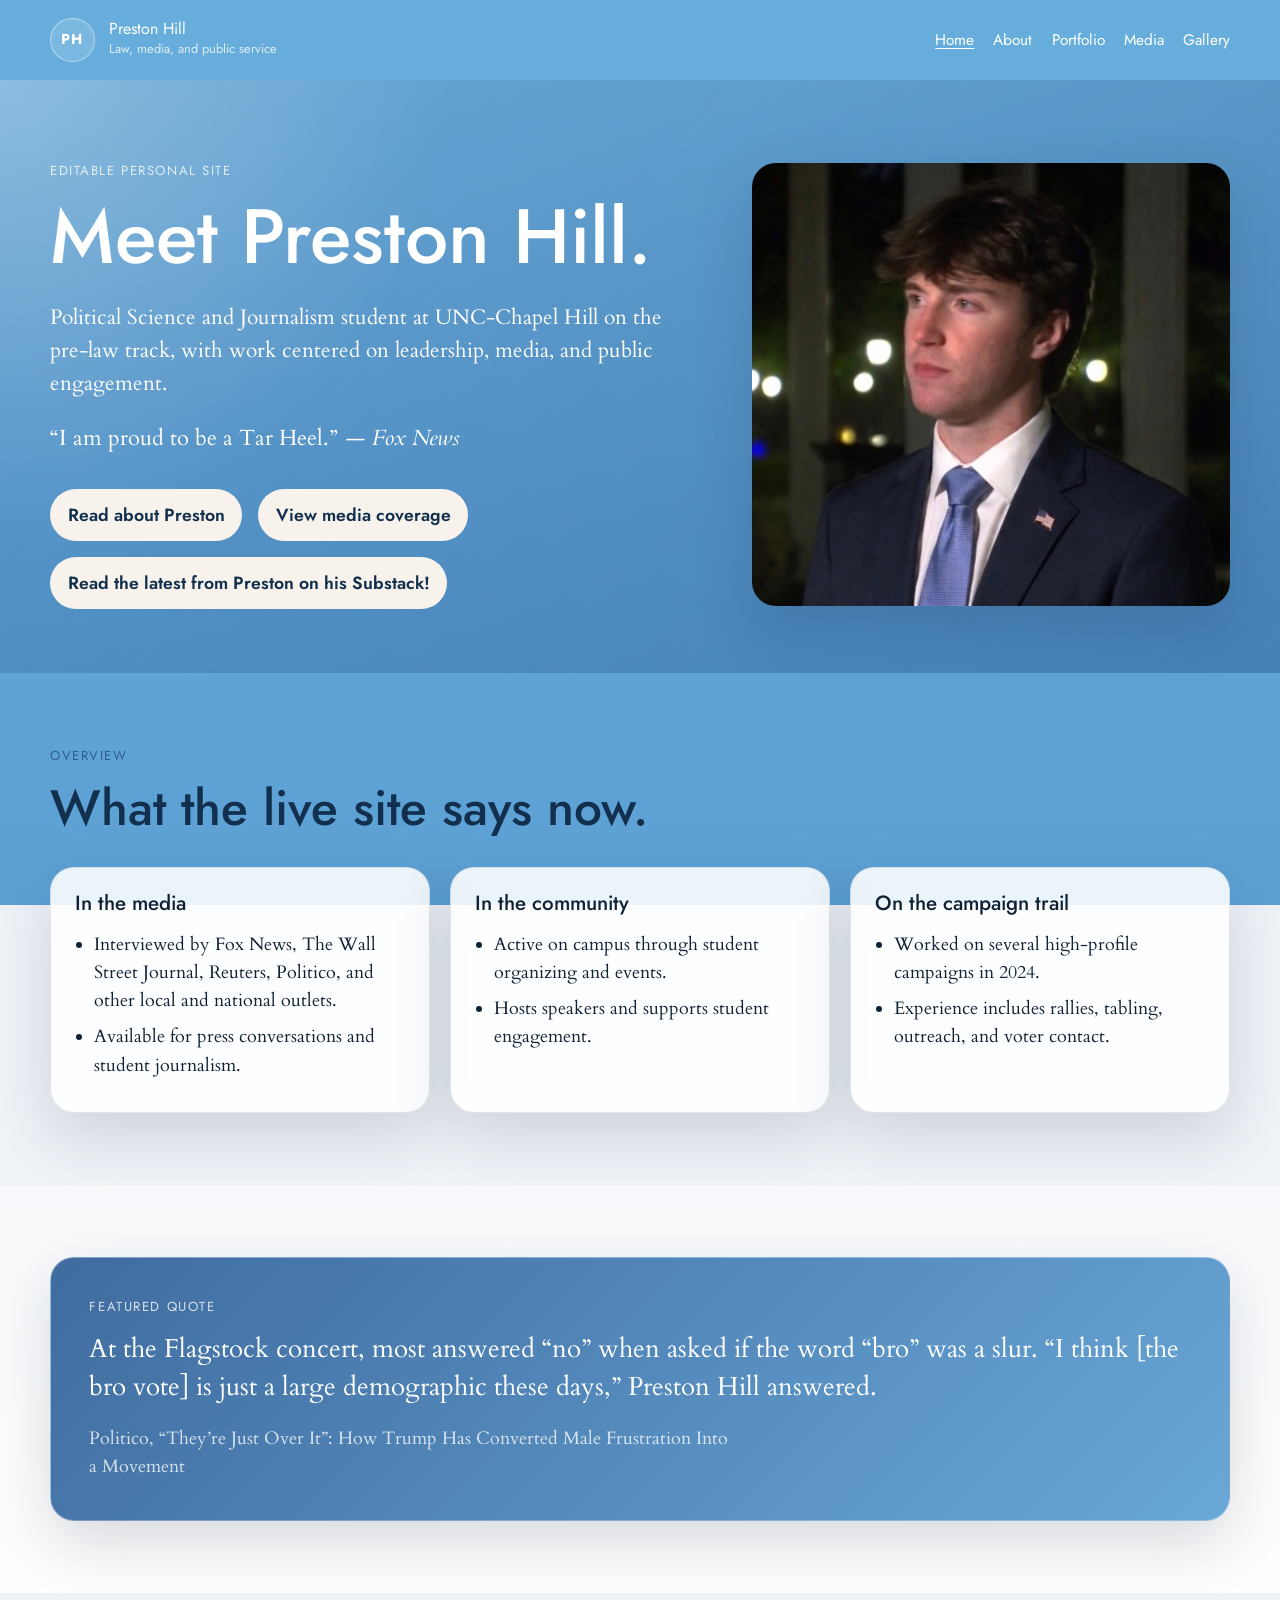
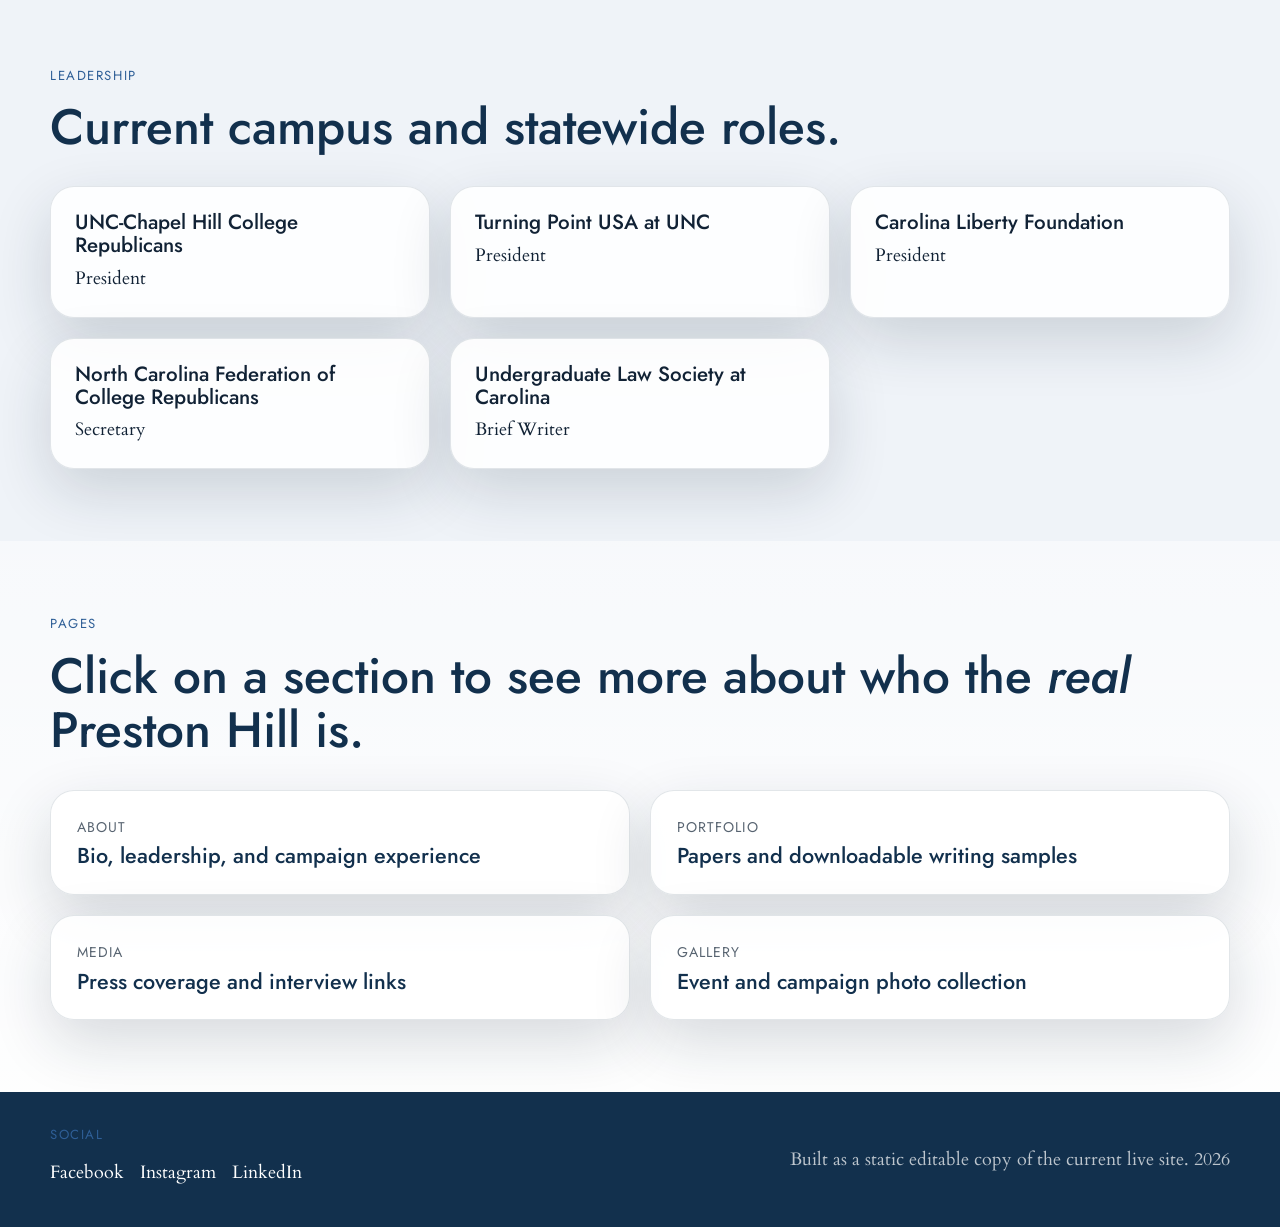
==== index.html @ 0c0d0afa "Add files via upload" ====
<!DOCTYPE html>
<html lang="en">
  <head>
    <meta charset="UTF-8" />
    <meta name="viewport" content="width=device-width, initial-scale=1.0" />
    <title>Preston Hill</title>
    <meta
      name="description"
      content="Editable static version of Preston Hill's website with biography, leadership, portfolio, media, and gallery content."
    />
    <link rel="preconnect" href="https://fonts.googleapis.com" />
    <link rel="preconnect" href="https://fonts.gstatic.com" crossorigin />
    <link
      href="https://fonts.googleapis.com/css2?family=Cardo:wght@400;700&family=Jost:wght@300;400;500;600;700&display=swap"
      rel="stylesheet"
    />
    <link rel="stylesheet" href="styles.css" />
    <script defer src="script.js"></script>
  </head>
  <body>
    <div class="page-shell">
      <header class="site-header">
        <div class="container header-row">
          <a class="brand" href="index.html" aria-label="Preston Hill home">
            <span class="brand-mark">PH</span>
            <span class="brand-lockup">
              <span class="brand-name">Preston Hill</span>
              <span class="brand-tag">Law, media, and public service</span>
            </span>
          </a>

          <button
            class="menu-toggle"
            type="button"
            aria-expanded="false"
            aria-controls="site-nav"
          >
            Menu
          </button>

          <nav id="site-nav" class="site-nav" aria-label="Primary">
            <a class="is-current" href="index.html">Home</a>
            <a href="about.html">About</a>
            <a href="portfolio.html">Portfolio</a>
            <a href="media.html">Media</a>
            <a href="gallery.html">Gallery</a>
          </nav>
        </div>
      </header>

      <main>
        <section class="hero hero-home">
          <div class="container hero-grid">
            <div class="hero-copy">
              <p class="eyebrow">Editable personal site</p>
              <h1>Meet Preston Hill.</h1>
              <p class="hero-lead">
                Political Science and Journalism student at UNC-Chapel Hill on
                the pre-law track, with work centered on leadership, media, and
                public engagement.
              </p>
              <p class="hero-quote">
                “I am proud to be a Tar Heel.” <em>— Fox News</em>
              </p>

              <div class="hero-actions">
                <a class="button button-primary" href="about.html"
                  >Read about Preston</a
                >
                <a class="button button-primary" href="media.html"
                  >View media coverage</a
                >
                <a
                  class="button button-primary"
                  href="https://substack.com/@realprestonhill"
                  >Read the latest from Preston on his Substack!</a
                >
              </div>
            </div>

            <aside class="hero-panel">
              <img src="assets/images/home-portrait-new.jpeg" alt="Preston Hill portrait" />
            </aside>
          </div>
        </section>

        <section class="section">
          <div class="container">
            <div class="section-heading">
              <p class="eyebrow">Overview</p>
              <h2>What the live site says now.</h2>
            </div>

            <div class="summary-grid">
              <article class="summary-card">
                <h3>In the media</h3>
                <ul>
                  <li>
                    Interviewed by Fox News, The Wall Street Journal, Reuters,
                    Politico, and other local and national outlets.
                  </li>
                  <li>
                    Available for press conversations and student journalism.
                  </li>
                </ul>
              </article>

              <article class="summary-card">
                <h3>In the community</h3>
                <ul>
                  <li>Active on campus through student organizing and events.</li>
                  <li>Hosts speakers and supports student engagement.</li>
                </ul>
              </article>

              <article class="summary-card">
                <h3>On the campaign trail</h3>
                <ul>
                  <li>Worked on several high-profile campaigns in 2024.</li>
                  <li>
                    Experience includes rallies, tabling, outreach, and voter
                    contact.
                  </li>
                </ul>
              </article>
            </div>
          </div>
        </section>

        <section class="section section-alt">
          <div class="container quote-band">
            <p class="eyebrow">Featured quote</p>
            <blockquote>
              At the Flagstock concert, most answered “no” when asked if the
              word “bro” was a slur. “I think [the bro vote] is just a large
              demographic these days,” Preston Hill answered.
            </blockquote>
            <p class="quote-source">
              Politico, “They’re Just Over It”: How Trump Has Converted Male
              Frustration Into a Movement
            </p>
          </div>
        </section>

        <section class="section">
          <div class="container">
            <div class="section-heading">
              <p class="eyebrow">Leadership</p>
              <h2>Current campus and statewide roles.</h2>
            </div>

            <div class="leadership-list">
              <article class="role-card">
                <h3>UNC-Chapel Hill College Republicans</h3>
                <p>President</p>
              </article>
              <article class="role-card">
                <h3>Turning Point USA at UNC</h3>
                <p>President</p>
              </article>
              <article class="role-card">
                <h3>Carolina Liberty Foundation</h3>
                <p>President</p>
              </article>
              <article class="role-card">
                <h3>North Carolina Federation of College Republicans</h3>
                <p>Secretary</p>
              </article>
              <article class="role-card">
                <h3>Undergraduate Law Society at Carolina</h3>
                <p>Brief Writer</p>
              </article>
            </div>
          </div>
        </section>

        <section class="section section-alt">
          <div class="container">
            <div class="section-heading">
              <p class="eyebrow">Pages</p>
              <h2>Click on a section to see more about who the <em>real</em> Preston Hill is.</h2>
            </div>

            <div class="page-links">
              <a class="page-link-card" href="about.html">
                <span>About</span>
                <strong>Bio, leadership, and campaign experience</strong>
              </a>
              <a class="page-link-card" href="portfolio.html">
                <span>Portfolio</span>
                <strong>Papers and downloadable writing samples</strong>
              </a>
              <a class="page-link-card" href="media.html">
                <span>Media</span>
                <strong>Press coverage and interview links</strong>
              </a>
              <a class="page-link-card" href="gallery.html">
                <span>Gallery</span>
                <strong>Event and campaign photo collection</strong>
              </a>
            </div>
          </div>
        </section>
      </main>

      <footer class="site-footer">
        <div class="container footer-row">
          <div>
            <p class="footer-title">Social</p>
            <div class="footer-nav">
              <a href="https://www.facebook.com/UNCCollegeRepublicans/"
                >Facebook</a
              >
              <a href="https://www.instagram.com/uncgop/?hl=en">Instagram</a>
              <a href="https://www.linkedin.com/in/preston-h-6588692a3/"
                >LinkedIn</a
              >
            </div>
          </div>
          <p class="footer-note">
            Built as a static editable copy of the current live site.
            <span id="year"></span>
          </p>
        </div>
      </footer>
    </div>
  </body>
</html>
---- styles.css ----
:root {
  --blue: #5ca0d4;
  --blue-deep: #2f5f97;
  --blue-ink: #12304d;
  --paper: #f7f3ec;
  --paper-soft: #fdfbf8;
  --line: rgba(18, 48, 77, 0.12);
  --line-light: rgba(255, 255, 255, 0.26);
  --text: #112235;
  --text-soft: rgba(17, 34, 53, 0.7);
  --white-soft: rgba(255, 255, 255, 0.78);
  --shadow: 0 22px 60px rgba(16, 36, 59, 0.16);
  --radius: 24px;
  --content: 1180px;
}

*,
*::before,
*::after {
  box-sizing: border-box;
}

html {
  scroll-behavior: smooth;
}

body {
  margin: 0;
  min-width: 320px;
  background: linear-gradient(180deg, #67aedd 0%, var(--blue) 32%, #eff3f8 32%);
  color: var(--text);
  font-family: "Cardo", serif;
  font-size: 1.1rem;
  line-height: 1.6;
}

body.page-media {
  background: linear-gradient(180deg, #67aedd 0%, var(--blue) 32%, #eff3f8 32%);
}

body.page-about {
  background: linear-gradient(180deg, #67aedd 0%, var(--blue) 36%, #eff3f8 36%);
}

a {
  color: inherit;
}

img {
  display: block;
  max-width: 100%;
}

.container {
  width: min(calc(100% - 2rem), var(--content));
  margin: 0 auto;
}

.site-header,
.site-footer {
  background: transparent;
}

.site-header {
  position: sticky;
  top: 0;
  z-index: 20;
  padding: 1.1rem 0;
  transition: background-color 180ms ease, backdrop-filter 180ms ease,
    box-shadow 180ms ease;
}

.site-header.is-scrolled {
  background: rgba(47, 95, 151, 0.92);
  backdrop-filter: blur(12px);
  box-shadow: 0 10px 30px rgba(18, 48, 77, 0.18);
}

.header-row,
.footer-row {
  display: flex;
  align-items: center;
  justify-content: space-between;
  gap: 1.25rem;
}

.brand,
.site-nav,
.menu-toggle,
.button,
.eyebrow,
.footer-title,
.media-outlet,
.document-type,
.detail-role {
  font-family: "Jost", sans-serif;
}

.brand {
  display: inline-flex;
  align-items: center;
  gap: 0.9rem;
  color: #fff;
  text-decoration: none;
}

.brand-mark {
  display: grid;
  place-items: center;
  width: 2.8rem;
  height: 2.8rem;
  border-radius: 999px;
  border: 1px solid rgba(255, 255, 255, 0.44);
  background: rgba(255, 255, 255, 0.14);
  font-size: 0.9rem;
  font-weight: 700;
  letter-spacing: 0.08em;
}

.brand-lockup {
  display: grid;
  gap: 0.15rem;
}

.brand-name {
  font-size: 1rem;
  line-height: 1;
}

.brand-tag {
  color: var(--white-soft);
  font-size: 0.8rem;
}

.site-nav {
  display: flex;
  flex-wrap: wrap;
  gap: 1.2rem;
  font-size: 0.96rem;
}

.site-nav a,
.footer-nav a {
  color: #fff;
  text-decoration: none;
}

.site-nav a.is-current,
.site-nav a:hover,
.footer-nav a:hover {
  text-decoration: underline;
  text-underline-offset: 0.2em;
}

.menu-toggle {
  display: none;
  border: 1px solid rgba(255, 255, 255, 0.28);
  background: rgba(255, 255, 255, 0.08);
  color: #fff;
  padding: 0.75rem 1rem;
  border-radius: 10px;
  font-size: 1rem;
}

.hero,
.section,
.site-footer {
  position: relative;
}

.hero {
  padding: 5rem 0 4rem;
  color: #fff;
}

.hero-home {
  background:
    radial-gradient(circle at top left, rgba(255, 255, 255, 0.24), transparent 32%),
    linear-gradient(135deg, rgba(47, 95, 151, 0.18), rgba(47, 95, 151, 0.48)),
    linear-gradient(180deg, #74b8e4 0%, var(--blue) 100%);
}

.hero-subpage {
  background:
    radial-gradient(circle at top left, rgba(255, 255, 255, 0.18), transparent 26%),
    linear-gradient(180deg, #6dafdd 0%, #5097cd 100%);
}

.hero-media {
  padding-bottom: 2.5rem;
  background: transparent;
  color: #fff;
}

.hero-grid,
.split-hero {
  display: grid;
  grid-template-columns: minmax(0, 1.05fr) minmax(280px, 0.75fr);
  gap: 2rem;
  align-items: center;
}

.page-media .split-hero {
  grid-template-columns: minmax(0, 0.95fr) minmax(340px, 0.85fr);
}

.hero-copy h1,
.split-hero h1,
.section-heading h2,
.summary-card h3,
.role-card h3,
.page-link-card strong,
.detail-card h3,
.campaign-card h3,
.document-card h2,
.media-card strong {
  margin: 0;
  font-family: "Jost", sans-serif;
  font-weight: 500;
  line-height: 1.1;
}

.hero-copy h1,
.split-hero h1 {
  font-size: clamp(2.8rem, 6vw, 5.2rem);
}

.eyebrow,
.footer-title,
.media-outlet,
.document-type,
.detail-role {
  margin: 0 0 0.9rem;
  font-size: 0.82rem;
  letter-spacing: 0.12em;
  text-transform: uppercase;
}

.eyebrow {
  color: rgba(255, 255, 255, 0.78);
}

.hero-lead,
.hero-quote,
.quote-source {
  max-width: 40rem;
}

.hero-lead {
  font-size: 1.3rem;
}

.hero-quote {
  margin-top: 1.2rem;
  font-size: 1.4rem;
}

.hero-actions {
  display: flex;
  flex-wrap: wrap;
  gap: 1rem;
  margin-top: 2rem;
}

.button {
  display: inline-flex;
  align-items: center;
  justify-content: center;
  min-height: 3rem;
  padding: 0.75rem 1.1rem;
  border-radius: 999px;
  text-decoration: none;
  font-weight: 600;
}

.button-primary {
  background: var(--paper);
  color: var(--blue-ink);
}

.button-secondary {
  border: 1px solid rgba(255, 255, 255, 0.34);
  background: rgba(255, 255, 255, 0.08);
  color: #fff;
}

.hero-panel,
.image-panel,
.portrait-panel {
  border-radius: var(--radius);
  overflow: hidden;
  box-shadow: var(--shadow);
}

.headline-panel {
  color: #fff;
}

.page-media .headline-panel .eyebrow {
  color: rgba(255, 255, 255, 0.78);
}

.page-media .headline-panel .hero-lead {
  color: #fff;
}

.hero-panel img,
.image-panel img,
.portrait-panel img {
  width: 100%;
  height: 100%;
  object-fit: cover;
}

.section {
  padding: 4.5rem 0;
}

.section-alt {
  background: linear-gradient(180deg, rgba(255, 255, 255, 0.52), rgba(255, 255, 255, 0.92));
}

.page-media .section,
.page-media .section-alt {
  background: transparent;
}

.page-media .media-intro {
  margin-top: -1.5rem;
  padding-top: 2rem;
  padding-bottom: 4rem;
  background:
    radial-gradient(circle at top left, rgba(255, 255, 255, 0.14), transparent 30%),
    linear-gradient(180deg, #68addc 0%, #4f96cc 100%);
  color: #fff;
}

.page-media .media-intro .prose-layout {
  max-width: 54rem;
}

.page-about .about-intro {
  margin-top: -1.5rem;
  padding-top: 2rem;
  padding-bottom: 4rem;
  background:
    radial-gradient(circle at top left, rgba(255, 255, 255, 0.14), transparent 30%),
    linear-gradient(180deg, #68addc 0%, #4f96cc 100%);
  color: #fff;
}

.section-heading {
  margin-bottom: 2rem;
}

.section-heading .eyebrow,
.footer-title,
.media-outlet,
.document-type,
.detail-role {
  color: var(--blue-deep);
}

.section-heading h2 {
  font-size: clamp(2rem, 4vw, 3.1rem);
  color: var(--blue-ink);
}

.summary-grid,
.leadership-list,
.page-links,
.detail-grid,
.campaign-grid,
.gallery-grid {
  display: grid;
  gap: 1.25rem;
}

.summary-grid,
.leadership-list,
.detail-grid,
.campaign-grid {
  grid-template-columns: repeat(3, minmax(0, 1fr));
}

.summary-card,
.role-card,
.page-link-card,
.detail-card,
.campaign-card,
.document-card,
.media-card,
.gallery-card {
  border: 1px solid var(--line);
  border-radius: var(--radius);
  background: rgba(255, 255, 255, 0.88);
  box-shadow: var(--shadow);
}

.summary-card,
.role-card,
.detail-card,
.document-card,
.media-card {
  padding: 1.5rem;
}

.summary-card ul,
.campaign-card ul {
  margin: 1rem 0 0;
  padding-left: 1.2rem;
}

.summary-card li,
.campaign-card li {
  margin-bottom: 0.5rem;
}

.campaign-card ul {
  list-style: none;
  padding-left: 0;
}

.quote-band {
  padding: 2.4rem;
  border: 1px solid rgba(255, 255, 255, 0.32);
  border-radius: var(--radius);
  background: linear-gradient(135deg, rgba(47, 95, 151, 0.92), rgba(92, 160, 212, 0.92));
  color: #fff;
  box-shadow: var(--shadow);
}

.quote-band blockquote {
  margin: 0;
  font-size: clamp(1.5rem, 2vw, 2rem);
  line-height: 1.45;
}

.quote-source {
  margin: 1.2rem 0 0;
  color: rgba(255, 255, 255, 0.78);
}

.role-card p,
.detail-card p,
.document-card p,
.footer-note {
  margin: 0.5rem 0 0;
}

.page-links {
  grid-template-columns: repeat(2, minmax(0, 1fr));
}

.page-link-card {
  display: grid;
  gap: 0.35rem;
  padding: 1.6rem;
  color: var(--blue-ink);
  text-decoration: none;
}

.page-link-card span {
  color: var(--text-soft);
  font-family: "Jost", sans-serif;
  font-size: 0.88rem;
  letter-spacing: 0.08em;
  text-transform: uppercase;
}

.page-link-card strong {
  font-size: 1.35rem;
}

.prose-layout {
  display: grid;
  gap: 1.3rem;
  max-width: 48rem;
}

.prose-layout p {
  margin: 0;
  font-size: 1.18rem;
}

.detail-grid {
  grid-template-columns: repeat(2, minmax(0, 1fr));
}

.detail-card h3,
.campaign-card h3,
.document-card h2 {
  font-size: 1.5rem;
  color: var(--blue-ink);
}

.campaign-card {
  overflow: hidden;
}

.campaign-card img {
  width: 100%;
  aspect-ratio: 4 / 4.4;
  object-fit: cover;
}

.campaign-card h3,
.campaign-card ul {
  padding-left: 1.4rem;
  padding-right: 1.4rem;
}

.campaign-card h3 {
  padding-top: 1.25rem;
}

.campaign-card ul {
  padding-bottom: 1.5rem;
}

.document-list {
  display: grid;
  gap: 1.2rem;
}

.document-card {
  display: grid;
  gap: 0.8rem;
}

.media-grid {
  display: grid;
  grid-template-columns: repeat(3, minmax(0, 1fr));
  gap: 1.25rem;
}

.media-card {
  display: grid;
  gap: 0.9rem;
  color: var(--blue-ink);
  text-decoration: none;
}

.media-card img {
  width: 100%;
  aspect-ratio: 16 / 10;
  object-fit: cover;
  border-radius: 18px;
}

.media-card img.media-image-top {
  object-position: top center;
}

.media-card strong {
  font-size: 1.22rem;
}

.gallery-grid {
  grid-template-columns: repeat(3, minmax(0, 1fr));
}

.gallery-card {
  overflow: hidden;
}

.gallery-card img {
  width: 100%;
  aspect-ratio: 4 / 5;
  object-fit: cover;
}

.gallery-card figcaption {
  padding: 1rem 1rem 1.2rem;
  font-family: "Jost", sans-serif;
  font-size: 0.96rem;
  color: var(--blue-ink);
}

.site-footer {
  padding: 2rem 0 2.5rem;
  background: var(--blue-ink);
  color: #fff;
}

.footer-nav {
  display: flex;
  flex-wrap: wrap;
  gap: 1rem;
}

.footer-note {
  color: rgba(255, 255, 255, 0.72);
}

@media (max-width: 980px) {
  .hero-grid,
  .split-hero,
  .summary-grid,
  .leadership-list,
  .page-links,
  .detail-grid,
  .campaign-grid,
  .media-grid,
  .gallery-grid {
    grid-template-columns: 1fr 1fr;
  }

  .hero-grid,
  .split-hero {
    grid-template-columns: 1fr;
  }
}

@media (max-width: 760px) {
  body {
    background: linear-gradient(180deg, #67aedd 0%, var(--blue) 24%, #eff3f8 24%);
  }

  .menu-toggle {
    display: inline-flex;
  }

  .site-nav {
    position: absolute;
    top: calc(100% + 0.5rem);
    right: 1rem;
    left: 1rem;
    display: none;
    flex-direction: column;
    padding: 1rem;
    border-radius: 18px;
    background: rgba(47, 95, 151, 0.98);
    box-shadow: var(--shadow);
  }

  .site-nav.is-open {
    display: flex;
  }

  .hero,
  .section {
    padding: 3.5rem 0;
  }

  .summary-grid,
  .leadership-list,
  .page-links,
  .detail-grid,
  .campaign-grid,
  .media-grid,
  .gallery-grid {
    grid-template-columns: 1fr;
  }

  .quote-band,
  .summary-card,
  .role-card,
  .page-link-card,
  .detail-card,
  .document-card,
  .media-card {
    padding: 1.2rem;
  }

  .header-row,
  .footer-row {
    align-items: flex-start;
  }

  .footer-row {
    flex-direction: column;
  }
}
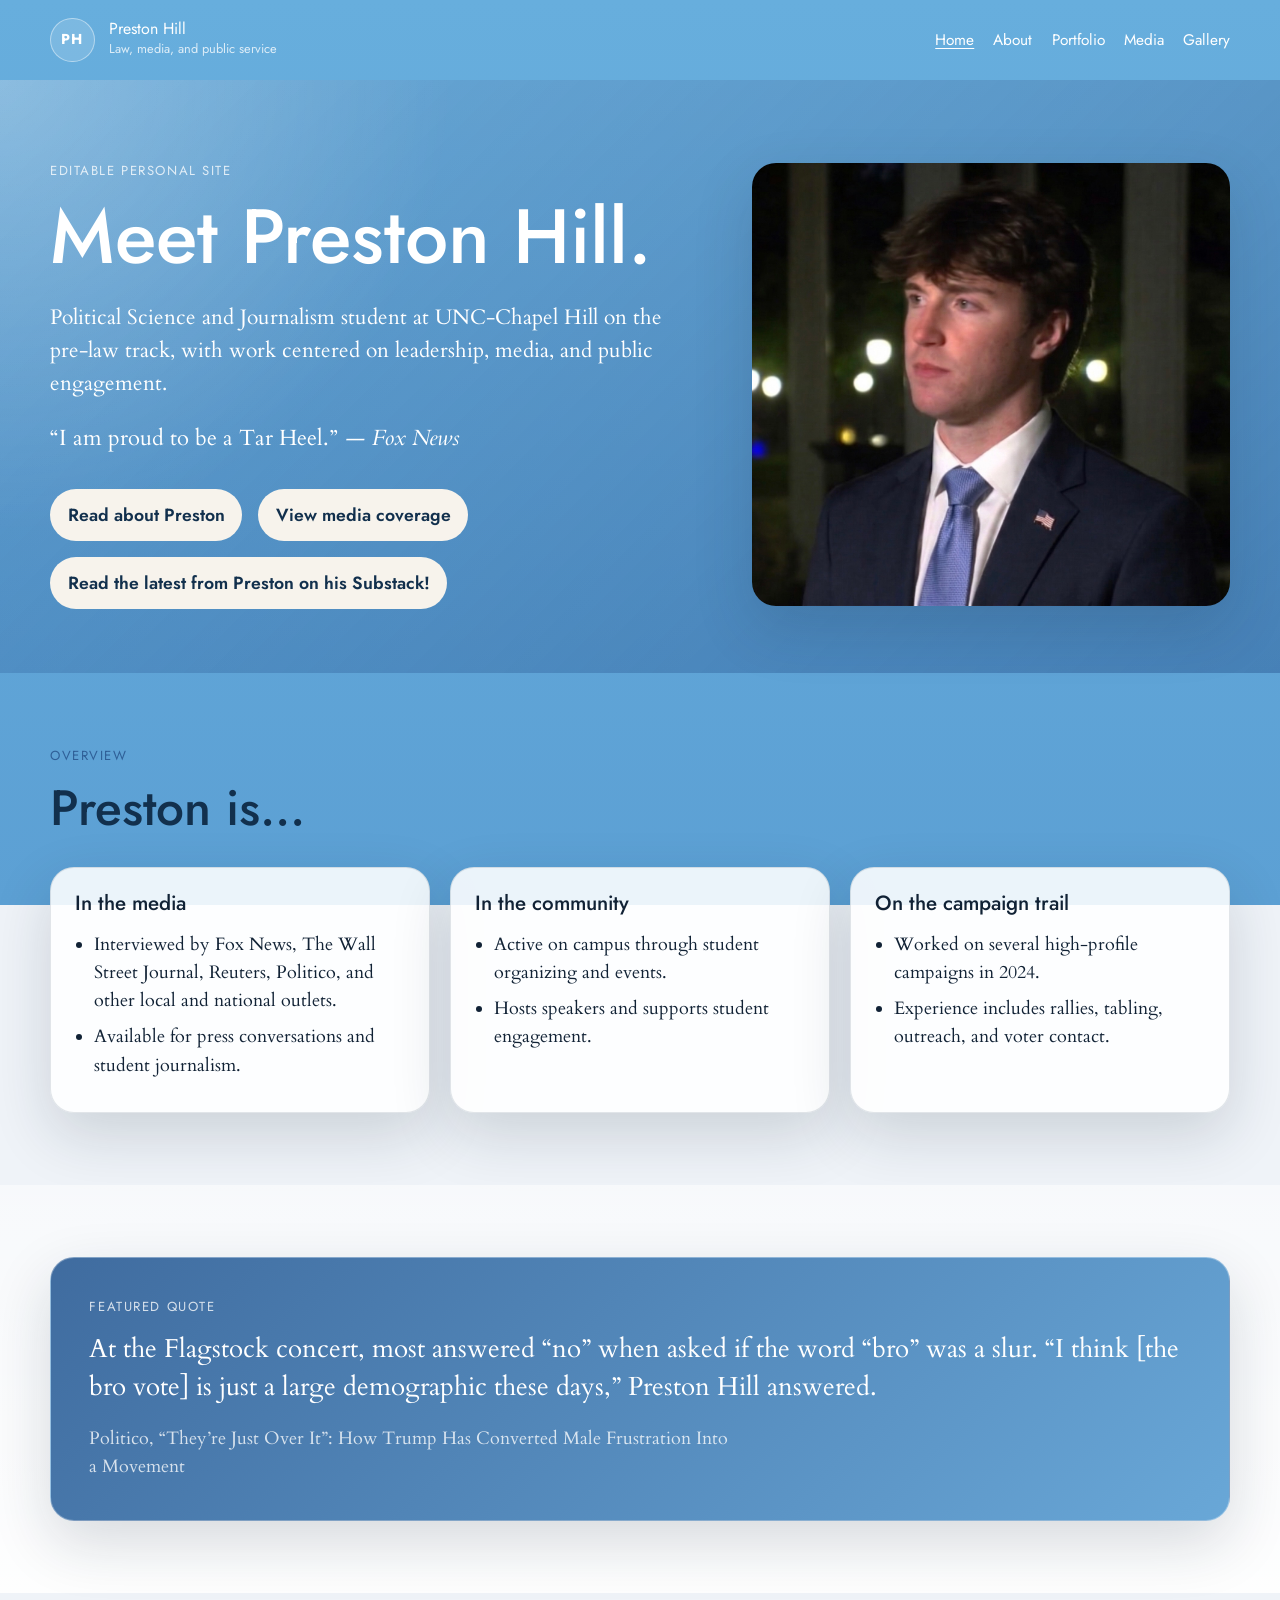
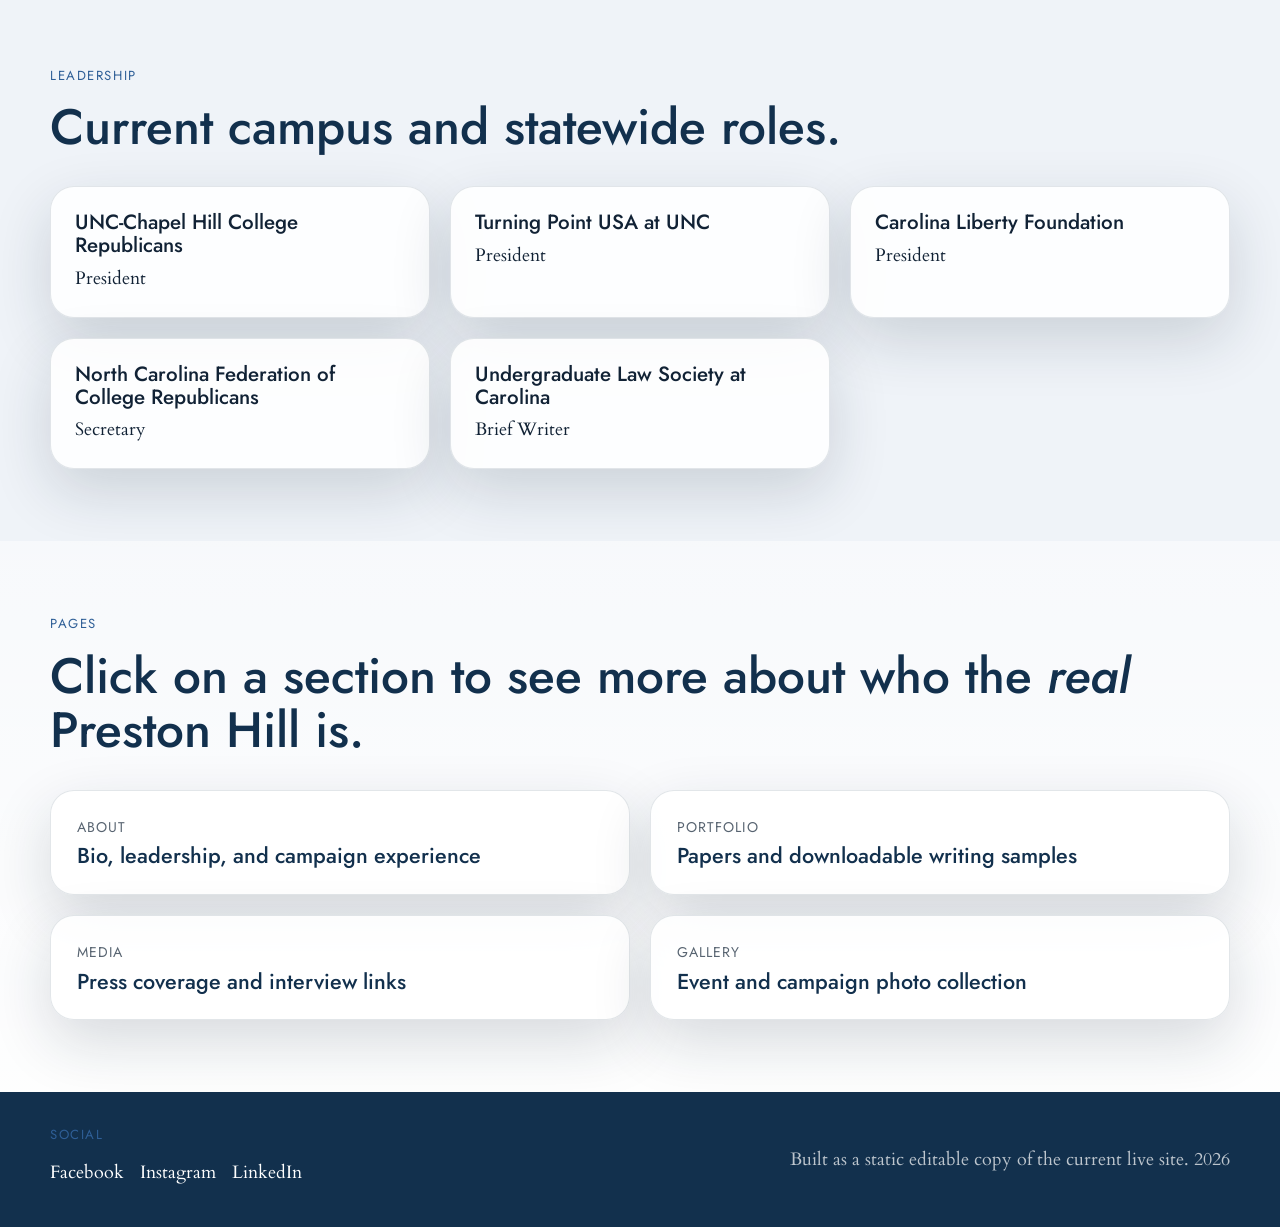
==== commit 396b92ba: "Add files via upload" ====
--- a/index.html
+++ b/index.html
@@ -88,7 +88,7 @@
           <div class="container">
             <div class="section-heading">
               <p class="eyebrow">Overview</p>
-              <h2>What the live site says now.</h2>
+              <h2>Preston is...</h2>
             </div>
 
             <div class="summary-grid">
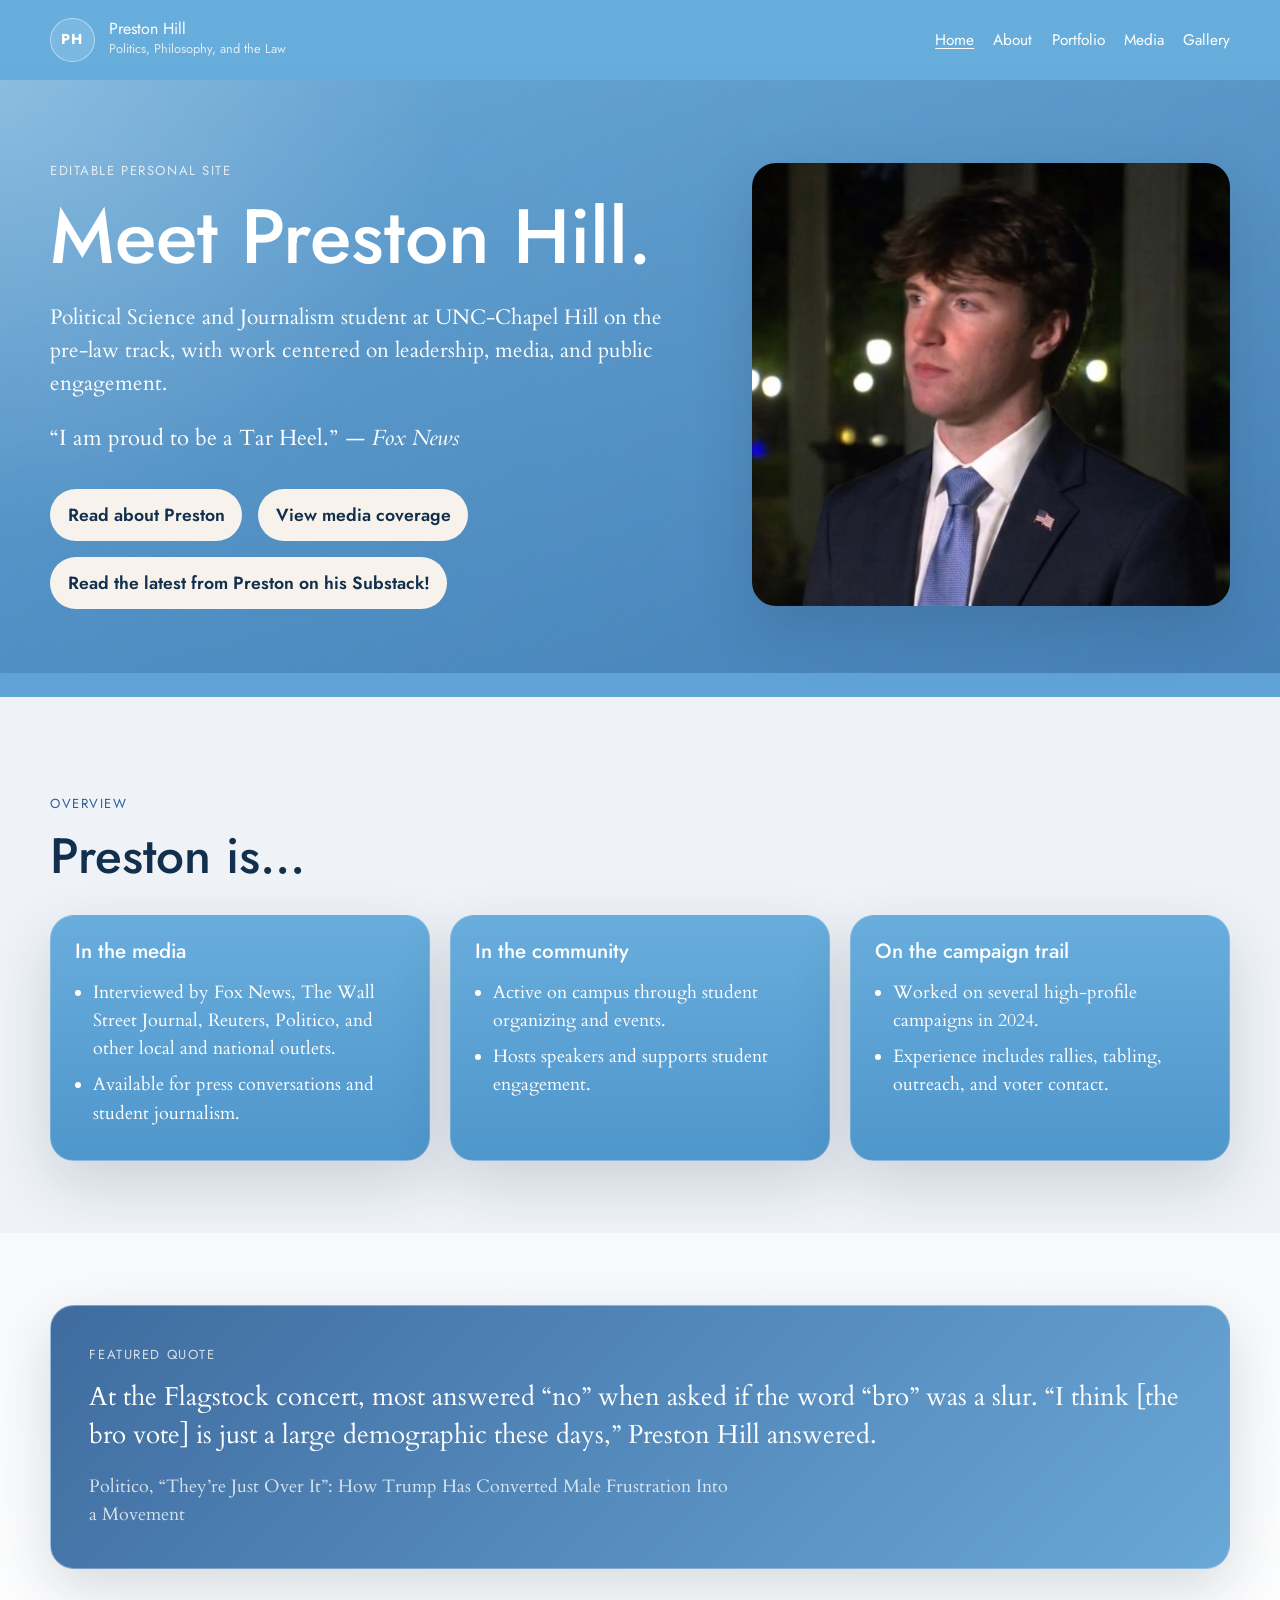
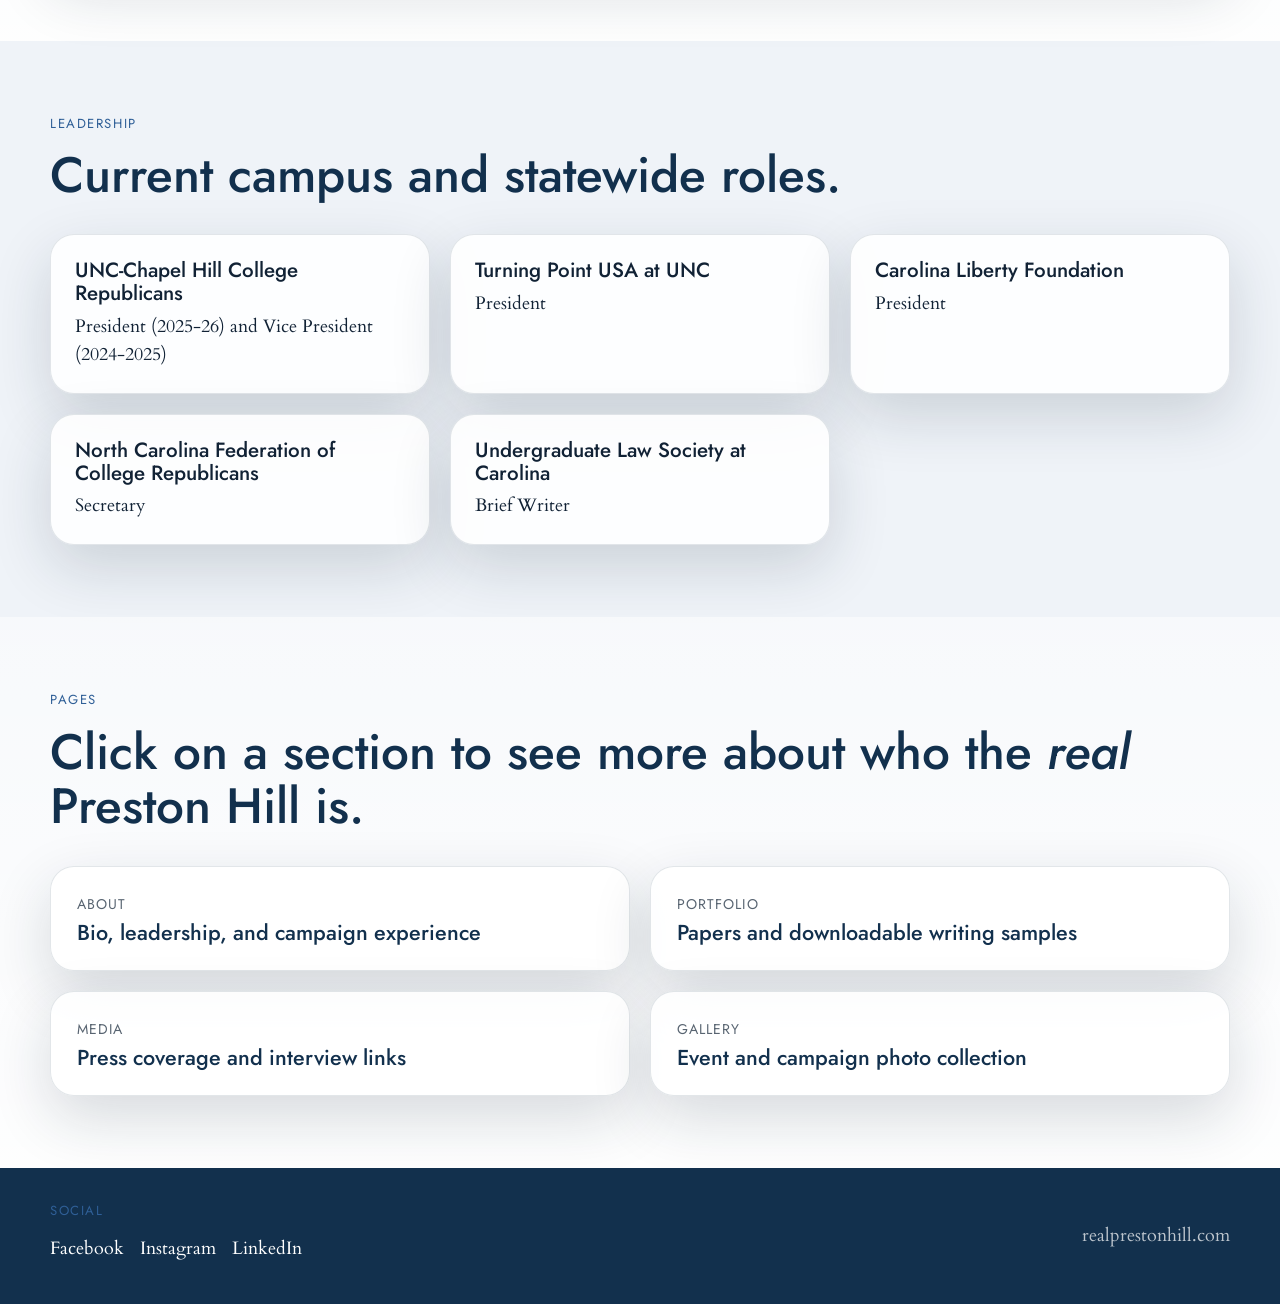
==== commit 0e4ea054: "Add files via upload" ====
--- a/index.html
+++ b/index.html
@@ -25,7 +25,7 @@
             <span class="brand-mark">PH</span>
             <span class="brand-lockup">
               <span class="brand-name">Preston Hill</span>
-              <span class="brand-tag">Law, media, and public service</span>
+              <span class="brand-tag">Politics, Philosophy, and the Law</span>
             </span>
           </a>
 
@@ -84,7 +84,7 @@
           </div>
         </section>
 
-        <section class="section">
+        <section class="section home-overview">
           <div class="container">
             <div class="section-heading">
               <p class="eyebrow">Overview</p>
@@ -152,7 +152,7 @@
             <div class="leadership-list">
               <article class="role-card">
                 <h3>UNC-Chapel Hill College Republicans</h3>
-                <p>President</p>
+                <p>President (2025-26) and Vice President (2024-2025)</p>
               </article>
               <article class="role-card">
                 <h3>Turning Point USA at UNC</h3>
@@ -217,10 +217,7 @@
               >
             </div>
           </div>
-          <p class="footer-note">
-            Built as a static editable copy of the current live site.
-            <span id="year"></span>
-          </p>
+          <p class="footer-note">realprestonhill.com</p>
         </div>
       </footer>
     </div>
--- a/styles.css
+++ b/styles.css
@@ -42,6 +42,10 @@
   background: linear-gradient(180deg, #67aedd 0%, var(--blue) 36%, #eff3f8 36%);
 }
 
+body.page-gallery {
+  background: linear-gradient(180deg, #67aedd 0%, var(--blue) 32%, #eff3f8 32%);
+}
+
 a {
   color: inherit;
 }
@@ -320,6 +324,27 @@
   background: linear-gradient(180deg, rgba(255, 255, 255, 0.52), rgba(255, 255, 255, 0.92));
 }
 
+.home-overview {
+  margin-top: 1.5rem;
+  padding-top: 6rem;
+  background: #eff3f8;
+}
+
+.home-overview .summary-card {
+  border: 1px solid rgba(255, 255, 255, 0.18);
+  background: linear-gradient(180deg, #68addc 0%, #4f96cc 100%);
+  color: #fff;
+}
+
+.home-overview .summary-card h3,
+.home-overview .summary-card li {
+  color: #fff;
+}
+
+.home-overview .summary-card ul {
+  padding-left: 1.1rem;
+}
+
 .page-media .section,
 .page-media .section-alt {
   background: transparent;
@@ -340,6 +365,16 @@
 }
 
 .page-about .about-intro {
+  margin-top: -1.5rem;
+  padding-top: 2rem;
+  padding-bottom: 4rem;
+  background:
+    radial-gradient(circle at top left, rgba(255, 255, 255, 0.14), transparent 30%),
+    linear-gradient(180deg, #68addc 0%, #4f96cc 100%);
+  color: #fff;
+}
+
+.page-gallery .gallery-intro {
   margin-top: -1.5rem;
   padding-top: 2rem;
   padding-bottom: 4rem;
@@ -528,6 +563,15 @@
   gap: 0.8rem;
 }
 
+.document-subtitle {
+  margin: 0.4rem 0 0;
+  font-family: "Jost", sans-serif;
+  font-size: 1.5rem;
+  font-weight: 500;
+  color: var(--blue-ink);
+  line-height: 1.1;
+}
+
 .media-grid {
   display: grid;
   grid-template-columns: repeat(3, minmax(0, 1fr));
